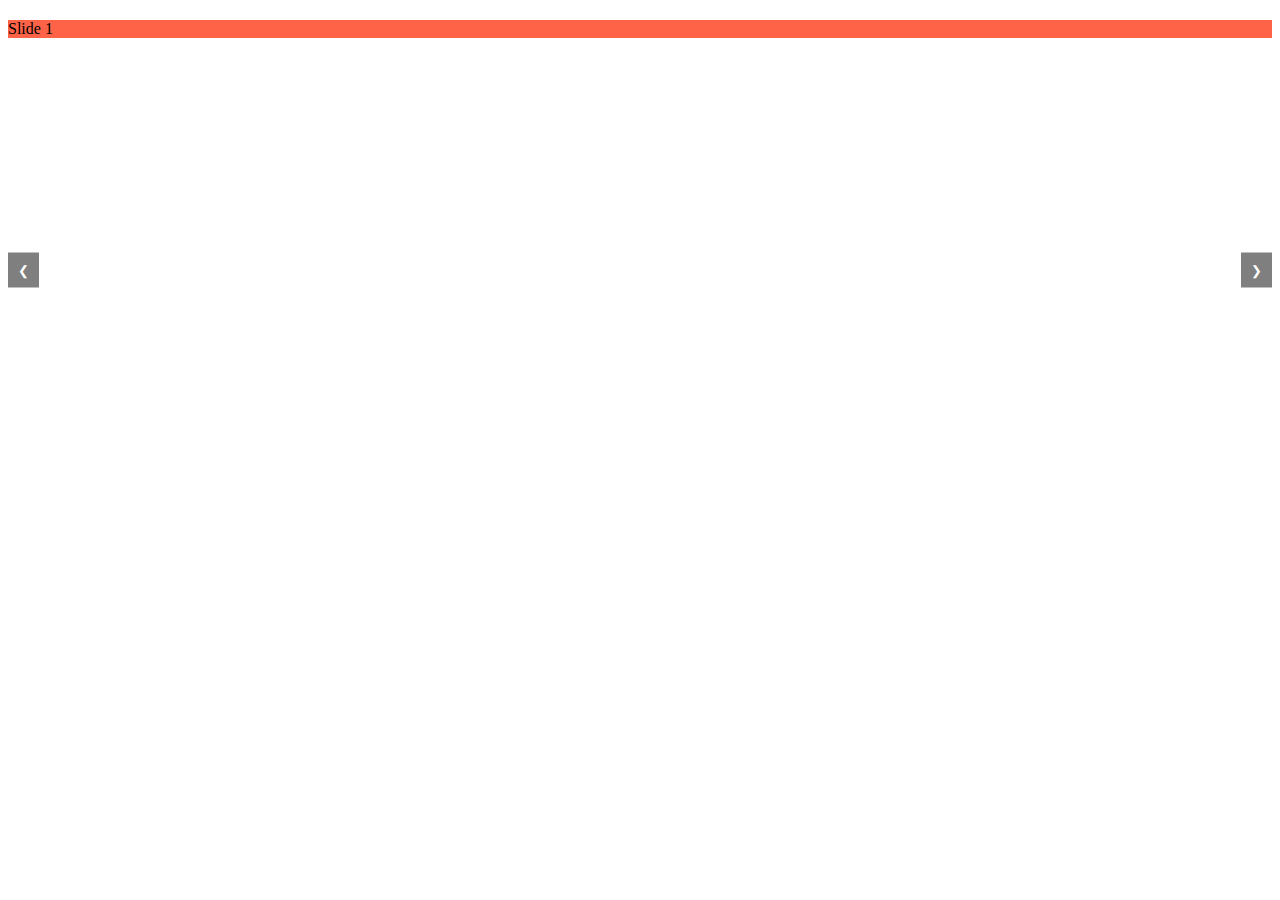
==== test.html @ 4052e34e "testing" ====
<!DOCTYPE html>
<html lang="en">
<head>
<meta charset="UTF-8">
<meta name="viewport" content="width=device-width, initial-scale=1.0">
<title>Carousel Slider</title>
<style>
  /* Basic styles for the slider container */
  .slider-container {
    width: 100%;
    height: 500px;
    overflow: hidden;
    position: relative;
    margin: 20px auto;
  }

  /* Styles for the slider */
  .slider {
    display: flex;
    transition: transform 0.5s ease;
  }

  /* Styles for the individual slides */
  .slide {
    flex: 0 0 100%; /* Each slide takes up full width */
    max-width: 100%;
  }

  /* Navigation styles */
  .prev, .next {
    cursor: pointer;
    position: absolute;
    top: 50%;
    transform: translateY(-50%);
    padding: 10px;
    background-color: rgba(0, 0, 0, 0.5);
    color: #fff;
    border: none;
    z-index: 1;
  }

  .prev {
    left: 0;
  }

  .next {
    right: 0;
  }
</style>
</head>
<body>

<div class="slider-container">
  <button class="prev" onclick="prevSlide()">❮</button>
  <div class="slider">
    <div class="slide" style="background-color: #ff6347;">Slide 1</div>
    <div class="slide" style="background-color: #4682b4;">Slide 2</div>
    <div class="slide" style="background-color: #32cd32;">Slide 3</div>
    <div class="slide" style="background-color: #8a2be2;">Slide 4</div>
  </div>
  <button class="next" onclick="nextSlide()">❯</button>
</div>

<script>
  let currentIndex = 0;
  const slides = document.querySelectorAll('.slide');

  function showSlide(index) {
    // Looping logic to create a carousel effect
    if (index < 0) {
      currentIndex = slides.length - 1;
    } else if (index >= slides.length) {
      currentIndex = 0;
    } else {
      currentIndex = index;
    }

    const offset = -100 * currentIndex;
    document.querySelector('.slider').style.transform = `translateX(${offset}%)`;
  }

  function prevSlide() {
    showSlide(currentIndex - 1);
  }

  function nextSlide() {
    showSlide(currentIndex + 1);
  }

  // Automatic sliding
  setInterval(nextSlide, 3000);
</script>

</body>
</html>
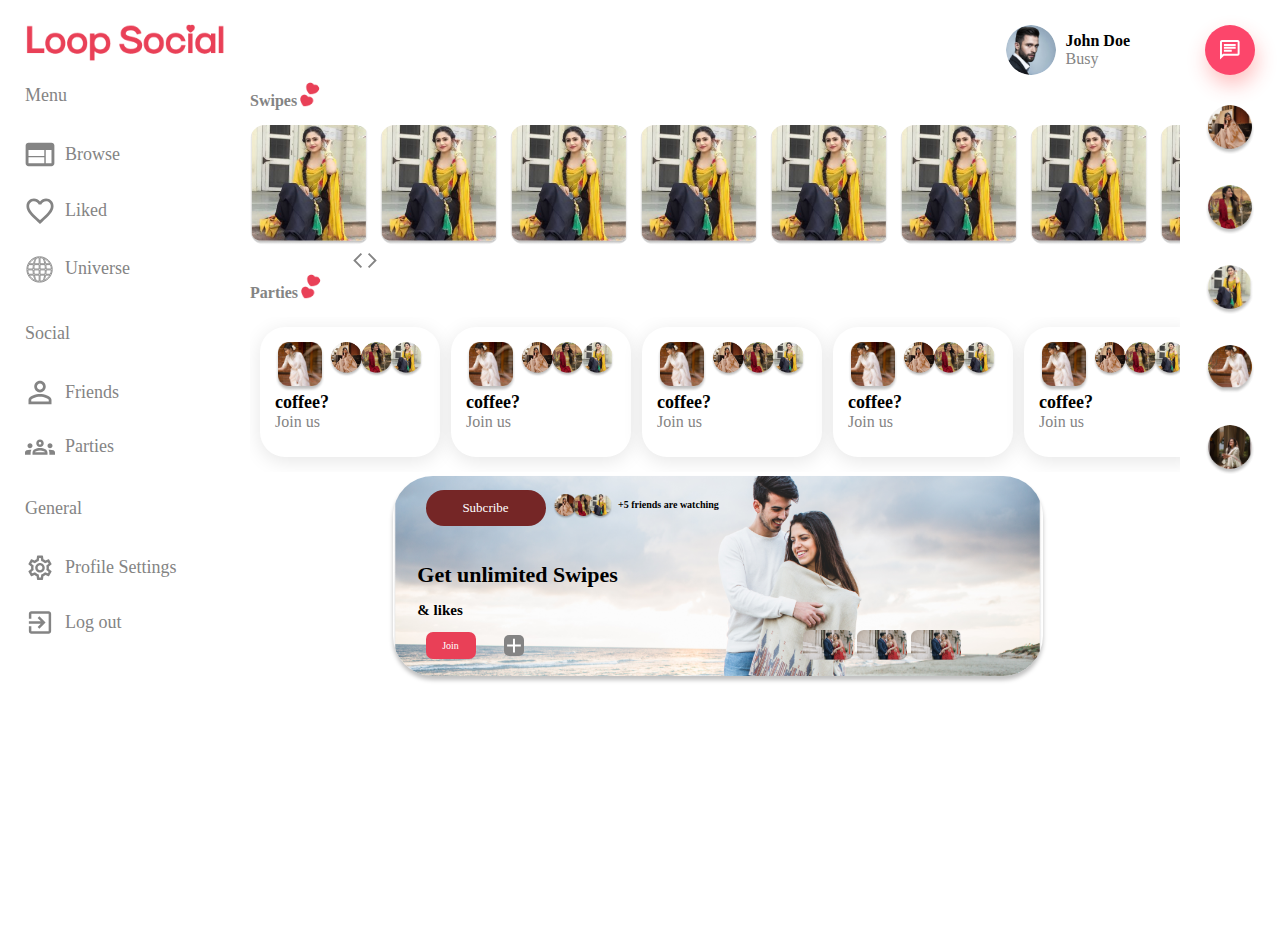
==== commit 1245d18c: "updated" ====
--- a/test.html
+++ b/test.html
@@ -1,95 +1,204 @@
 <!DOCTYPE html>
 <html lang="en">
+
 <head>
-<meta charset="UTF-8">
-<meta name="viewport" content="width=device-width, initial-scale=1.0">
-<title>Carousel Slider</title>
-<style>
-  /* Basic styles for the slider container */
-  .slider-container {
-    width: 100%;
-    height: 500px;
-    overflow: hidden;
-    position: relative;
-    margin: 20px auto;
-  }
-
-  /* Styles for the slider */
-  .slider {
-    display: flex;
-    transition: transform 0.5s ease;
-  }
-
-  /* Styles for the individual slides */
-  .slide {
-    flex: 0 0 100%; /* Each slide takes up full width */
-    max-width: 100%;
-  }
-
-  /* Navigation styles */
-  .prev, .next {
-    cursor: pointer;
-    position: absolute;
-    top: 50%;
-    transform: translateY(-50%);
-    padding: 10px;
-    background-color: rgba(0, 0, 0, 0.5);
-    color: #fff;
-    border: none;
-    z-index: 1;
-  }
-
-  .prev {
-    left: 0;
-  }
-
-  .next {
-    right: 0;
-  }
-</style>
+    <meta charset="UTF-8">
+    <meta name="viewport" content="width=device-width, initial-scale=1.0">
+    <link rel="stylesheet" href="css/home.css">
+    <style>
+        body{
+            width: 100vw;
+            height: 100vh;
+            padding: 0;
+            margin: 0;
+            overflow: hidden;
+        }
+        main {
+            display: grid;
+            grid-template-columns: 250px 1fr 100px;
+            height: 100%;
+        }
+
+        section {
+            display: grid;
+            grid-template-rows: 80px 1fr;
+        }
+    </style>
 </head>
+
 <body>
-
-<div class="slider-container">
-  <button class="prev" onclick="prevSlide()">❮</button>
-  <div class="slider">
-    <div class="slide" style="background-color: #ff6347;">Slide 1</div>
-    <div class="slide" style="background-color: #4682b4;">Slide 2</div>
-    <div class="slide" style="background-color: #32cd32;">Slide 3</div>
-    <div class="slide" style="background-color: #8a2be2;">Slide 4</div>
-  </div>
-  <button class="next" onclick="nextSlide()">❯</button>
-</div>
-
-<script>
-  let currentIndex = 0;
-  const slides = document.querySelectorAll('.slide');
-
-  function showSlide(index) {
-    // Looping logic to create a carousel effect
-    if (index < 0) {
-      currentIndex = slides.length - 1;
-    } else if (index >= slides.length) {
-      currentIndex = 0;
-    } else {
-      currentIndex = index;
-    }
-
-    const offset = -100 * currentIndex;
-    document.querySelector('.slider').style.transform = `translateX(${offset}%)`;
-  }
-
-  function prevSlide() {
-    showSlide(currentIndex - 1);
-  }
-
-  function nextSlide() {
-    showSlide(currentIndex + 1);
-  }
-
-  // Automatic sliding
-  setInterval(nextSlide, 3000);
-</script>
-
+    <main>
+        <aside>
+            <div class="innernavbar">
+                <img class="logo" src="../media/logo.png" alt="">
+
+                <div class="navbaroptions">
+
+                    <p class="menutext">Menu</p>
+
+                    <br>
+                    <br>
+
+                    <div class="option">
+                        <svg width="30" height="25" viewBox="0 0 34 29" xmlns="http://www.w3.org/2000/svg">
+                            <path
+                                d="M30.334 0.802734L3.66732 0.802734C1.83398 0.802734 0.350651 2.33344 0.350651 4.20429L0.333984 24.6136C0.333984 26.4845 1.83398 28.0152 3.66732 28.0152L30.334 28.0152C32.1673 28.0152 33.6673 26.4845 33.6673 24.6136L33.6673 4.20429C33.6673 2.33344 32.1673 0.802734 30.334 0.802734ZM22.0007 24.6136L3.66732 24.6136L3.66732 17.8105L22.0007 17.8105V24.6136ZM22.0007 16.1098L3.66732 16.1098L3.66732 9.30663L22.0007 9.30663L22.0007 16.1098ZM30.334 24.6136H23.6673L23.6673 9.30663L30.334 9.30663L30.334 24.6136Z"
+                                fill="#848484" />
+                        </svg>
+
+                        <p>Browse</p>
+                    </div>
+
+                    <div class="option">
+                        <svg width="30" height="26" viewBox="0 0 34 32" xmlns="http://www.w3.org/2000/svg">
+                            <path
+                                d="M24.5007 0.738281C21.6007 0.738281 18.8173 2.11591 17.0007 4.29291C15.184 2.11591 12.4007 0.738281 9.50065 0.738281C4.36732 0.738281 0.333984 4.85417 0.333984 10.0926C0.333984 16.5215 6.00065 21.7599 14.584 29.7196L17.0007 31.9476L19.4173 29.7026C28.0007 21.7599 33.6673 16.5215 33.6673 10.0926C33.6673 4.85417 29.634 0.738281 24.5007 0.738281ZM17.1673 27.1854L17.0007 27.3555L16.834 27.1854C8.90065 19.855 3.66732 15.0078 3.66732 10.0926C3.66732 6.69101 6.16732 4.13984 9.50065 4.13984C12.0673 4.13984 14.5673 5.82361 15.4507 8.15368H18.5673C19.434 5.82361 21.934 4.13984 24.5007 4.13984C27.834 4.13984 30.334 6.69101 30.334 10.0926C30.334 15.0078 25.1007 19.855 17.1673 27.1854Z"
+                                fill="#848484" />
+                        </svg>
+
+                        <p>Liked</p>
+                    </div>
+
+                    <div class="option">
+                        <svg width="30px" height="28px" viewBox="0 0 32 32" xmlns="http://www.w3.org/2000/svg">
+                            <path
+                                d="M15.5 2c-8.008 0-14.5 6.492-14.5 14.5s6.492 14.5 14.5 14.5 14.5-6.492 14.5-14.5-6.492-14.5-14.5-14.5zM10.752 3.854c-0.714 1.289-1.559 3.295-2.113 6.131h-4.983c1.551-2.799 4.062-4.993 7.096-6.131zM3.154 10.987h5.316c-0.234 1.468-0.391 3.128-0.415 5.012h-6.060c0.067-1.781 0.468-3.474 1.159-5.012zM1.988 17.001h6.072c0.023 1.893 0.188 3.541 0.422 5.012h-5.29c-0.694-1.543-1.138-3.224-1.204-5.012zM3.67 23.015h4.977c0.559 2.864 1.416 4.867 2.134 6.142-3.046-1.134-5.557-3.336-7.111-6.142zM15.062 30.009c-1.052-0.033-2.067-0.199-3.045-0.46-0.755-1.236-1.736-3.363-2.356-6.534h5.401v6.994zM15.062 22.013h-5.578c-0.234-1.469-0.396-3.119-0.421-5.012h5.998v5.012zM15.062 15.999h-6.004c0.025-1.886 0.183-3.543 0.417-5.012h5.587v5.012zM15.062 9.985h-5.422c0.615-3.148 1.591-5.266 2.344-6.525 0.987-0.266 2.015-0.435 3.078-0.47v6.995zM29.003 15.999h-5.933c-0.025-1.884-0.182-3.544-0.416-5.012h5.172c0.693 1.541 1.108 3.23 1.177 5.012zM27.322 9.985h-4.837c-0.549-2.806-1.382-4.8-2.091-6.090 2.967 1.154 5.402 3.335 6.928 6.090zM16.063 2.989c1.067 0.047 2.102 0.216 3.092 0.493 0.751 1.263 1.72 3.372 2.331 6.503h-5.423v-6.996zM16.063 10.987h5.587c0.234 1.469 0.392 3.126 0.417 5.012h-6.004v-5.012zM16.063 17.001h5.998c-0.023 1.893-0.187 3.543-0.421 5.012h-5.577v-5.012zM16.063 29.991v-6.977h5.402c-0.617 3.152-1.591 5.271-2.343 6.512-0.978 0.272-2.005 0.418-3.059 0.465zM20.367 29.114c0.714-1.276 1.56-3.266 2.112-6.1h4.835c-1.522 2.766-3.967 4.95-6.947 6.1zM27.795 22.013h-5.152c0.234-1.471 0.398-3.119 0.423-5.012h5.927c-0.067 1.787-0.508 3.468-1.198 5.012z"
+                                fill="none" stroke="#848484" stroke-width="1"></path>
+                        </svg>
+
+
+                        <p>Universe</p>
+                    </div>
+
+                    <p class="socialtext">Social</p>
+
+                    <br>
+                    <br>
+
+                    <div class="option">
+                        <svg width="30" height="25" viewBox="0 0 28 29" xmlns="http://www.w3.org/2000/svg">
+                            <path
+                                d="M13.9993 4.0889C15.9327 4.0889 17.4993 5.68764 17.4993 7.66054C17.4993 9.63344 15.9327 11.2322 13.9993 11.2322C12.066 11.2322 10.4993 9.63344 10.4993 7.66054C10.4993 5.68764 12.066 4.0889 13.9993 4.0889ZM13.9993 19.3959C18.9493 19.3959 24.166 21.8791 24.166 22.9676V24.8384L3.83268 24.8384L3.83268 22.9676C3.83268 21.8791 9.04935 19.3959 13.9993 19.3959ZM13.9993 0.857422C10.316 0.857422 7.33268 3.90182 7.33268 7.66054C7.33268 11.4193 10.316 14.4637 13.9993 14.4637C17.6827 14.4637 20.666 11.4193 20.666 7.66054C20.666 3.90182 17.6827 0.857422 13.9993 0.857422ZM13.9993 16.1644C9.54935 16.1644 0.666016 18.4435 0.666016 22.9676L0.666016 28.0699L27.3327 28.0699V22.9676C27.3327 18.4435 18.4493 16.1644 13.9993 16.1644Z"
+                                fill="#848484" />
+                        </svg>
+
+                        <p>Friends</p>
+                    </div>
+
+                    <div class="option">
+                        <svg width="30" height="22" viewBox="0 0 40 22" xmlns="http://www.w3.org/2000/svg">
+                            <path
+                                d="M6.66667 12.8019C8.5 12.8019 10 11.2712 10 9.40038C10 7.52953 8.5 5.99882 6.66667 5.99882C4.83333 5.99882 3.33333 7.52953 3.33333 9.40038C3.33333 11.2712 4.83333 12.8019 6.66667 12.8019ZM8.55 14.6728C7.93333 14.5708 7.31667 14.5027 6.66667 14.5027C5.01667 14.5027 3.45 14.8599 2.03333 15.4892C0.8 16.0334 0 17.258 0 18.6356L0 21.3058H7.5L7.5 18.5676C7.5 17.1559 7.88333 15.8293 8.55 14.6728ZM33.3333 12.8019C35.1667 12.8019 36.6667 11.2712 36.6667 9.40038C36.6667 7.52953 35.1667 5.99882 33.3333 5.99882C31.5 5.99882 30 7.52953 30 9.40038C30 11.2712 31.5 12.8019 33.3333 12.8019ZM40 18.6356C40 17.258 39.2 16.0334 37.9667 15.4892C36.55 14.8599 34.9833 14.5027 33.3333 14.5027C32.6833 14.5027 32.0667 14.5708 31.45 14.6728C32.1167 15.8293 32.5 17.1559 32.5 18.5676V21.3058L40 21.3058V18.6356ZM27.0667 13.9074C25.1167 13.023 22.7167 12.3767 20 12.3767C17.2833 12.3767 14.8833 13.0401 12.9333 13.9074C11.1333 14.7238 10 16.5607 10 18.5676V21.3058L30 21.3058V18.5676C30 16.5607 28.8667 14.7238 27.0667 13.9074ZM13.45 17.9043C13.6 17.5131 13.6667 17.241 14.9667 16.7307C16.5833 16.0844 18.2833 15.7783 20 15.7783C21.7167 15.7783 23.4167 16.0844 25.0333 16.7307C26.3167 17.241 26.3833 17.5131 26.55 17.9043H13.45ZM20 4.29804C20.9167 4.29804 21.6667 5.06339 21.6667 5.99882C21.6667 6.93425 20.9167 7.6996 20 7.6996C19.0833 7.6996 18.3333 6.93425 18.3333 5.99882C18.3333 5.06339 19.0833 4.29804 20 4.29804ZM20 0.896484C17.2333 0.896484 15 3.17553 15 5.99882C15 8.82212 17.2333 11.1012 20 11.1012C22.7667 11.1012 25 8.82212 25 5.99882C25 3.17553 22.7667 0.896484 20 0.896484Z"
+                                fill="#848484" />
+                        </svg>
+
+                        <p>Parties</p>
+                    </div>
+
+                    <p class="generaltext">General</p>
+
+                    <br>
+                    <br>
+
+                    <div class="option">
+                        <svg width="30" height="25" viewBox="0 0 34 35" xmlns="http://www.w3.org/2000/svg">
+                            <path
+                                d="M29.384 19.5164C29.4507 18.9721 29.5007 18.4279 29.5007 17.8496C29.5007 17.2713 29.4507 16.7271 29.384 16.1828L32.9007 13.3765C33.2174 13.1214 33.3007 12.6622 33.1007 12.288L29.7674 6.40335C29.6174 6.13122 29.334 5.97815 29.034 5.97815C28.934 5.97815 28.834 5.99516 28.7507 6.02918L24.6007 7.72995C23.734 7.04964 22.8007 6.48839 21.784 6.06319L21.1507 1.55612C21.1007 1.14794 20.7507 0.841797 20.334 0.841797L13.6674 0.841797C13.2507 0.841797 12.9007 1.14794 12.8507 1.55612L12.2174 6.06319C11.2007 6.48839 10.2674 7.06665 9.40071 7.72995L5.25071 6.02918C5.15071 5.99516 5.05071 5.97815 4.95071 5.97815C4.66738 5.97815 4.38404 6.13122 4.23404 6.40335L0.900709 12.288C0.684042 12.6622 0.784042 13.1214 1.10071 13.3765L4.61738 16.1828C4.55071 16.7271 4.50071 17.2883 4.50071 17.8496C4.50071 18.4109 4.55071 18.9721 4.61738 19.5164L1.10071 22.3226C0.784042 22.5778 0.700709 23.037 0.900709 23.4111L4.23404 29.2958C4.38404 29.568 4.66738 29.721 4.96738 29.721C5.06738 29.721 5.16738 29.704 5.25071 29.67L9.40071 27.9692C10.2674 28.6495 11.2007 29.2108 12.2174 29.636L12.8507 34.1431C12.9007 34.5512 13.2507 34.8574 13.6674 34.8574H20.334C20.7507 34.8574 21.1007 34.5512 21.1507 34.1431L21.784 29.636C22.8007 29.2108 23.734 28.6325 24.6007 27.9692L28.7507 29.67C28.8507 29.704 28.9507 29.721 29.0507 29.721C29.334 29.721 29.6174 29.568 29.7674 29.2958L33.1007 23.4111C33.3007 23.037 33.2174 22.5778 32.9007 22.3226L29.384 19.5164ZM26.084 16.608C26.1507 17.1353 26.1674 17.4924 26.1674 17.8496C26.1674 18.2068 26.134 18.5809 26.084 19.0912L25.8507 21.013L27.334 22.2036L29.134 23.6322L27.9674 25.6902L25.8507 24.8228L24.1174 24.1085L22.6174 25.265C21.9007 25.8092 21.2174 26.2174 20.534 26.5066L18.7674 27.2379L18.5007 29.1598L18.1674 31.4558H15.834L15.5174 29.1598L15.2507 27.2379L13.484 26.5066C12.7674 26.2004 12.1007 25.8092 11.434 25.299L9.91738 24.1085L8.15071 24.8398L6.03404 25.7072L4.86738 23.6493L6.66738 22.2206L8.15071 21.0301L7.91738 19.1082C7.86738 18.5809 7.83404 18.1897 7.83404 17.8496C7.83404 17.5094 7.86738 17.1183 7.91738 16.608L8.15071 14.6861L6.66738 13.4956L4.86738 12.0669L6.03404 10.009L8.15071 10.8764L9.88404 11.5907L11.384 10.4342C12.1007 9.88994 12.784 9.48176 13.4674 9.19262L15.234 8.46129L15.5007 6.53941L15.834 4.24336L18.1507 4.24336L18.4674 6.53941L18.734 8.46129L20.5007 9.19262C21.2174 9.49877 21.884 9.88994 22.5507 10.4002L24.0674 11.5907L25.834 10.8594L27.9507 9.99199L29.1174 12.0499L27.334 13.4956L25.8507 14.6861L26.084 16.608ZM17.0007 11.0465C13.3174 11.0465 10.334 14.0909 10.334 17.8496C10.334 21.6083 13.3174 24.6527 17.0007 24.6527C20.684 24.6527 23.6674 21.6083 23.6674 17.8496C23.6674 14.0909 20.684 11.0465 17.0007 11.0465ZM17.0007 21.2512C15.1674 21.2512 13.6674 19.7205 13.6674 17.8496C13.6674 15.9787 15.1674 14.448 17.0007 14.448C18.834 14.448 20.334 15.9787 20.334 17.8496C20.334 19.7205 18.834 21.2512 17.0007 21.2512Z"
+                                fill="#848484" />
+                        </svg>
+
+                        <p>Profile Settings</p>
+                    </div>
+
+                    <div class="option">
+                        <svg width="30" height="23" viewBox="0 0 30 31" xmlns="http://www.w3.org/2000/svg">
+                            <path
+                                d="M11.8167 21.5906L14.1667 23.9887L22.5 15.4848L14.1667 6.98085L11.8167 9.37895L16.1167 13.784L0 13.784L0 17.1855L16.1167 17.1855L11.8167 21.5906ZM26.6667 0.177734L3.33333 0.177734C1.48333 0.177734 0 1.70844 0 3.57929L0 10.3824H3.33333L3.33333 3.57929L26.6667 3.57929L26.6667 27.3902L3.33333 27.3902L3.33333 20.5871H0L0 27.3902C0 29.2611 1.48333 30.7918 3.33333 30.7918L26.6667 30.7918C28.5 30.7918 30 29.2611 30 27.3902L30 3.57929C30 1.70844 28.5 0.177734 26.6667 0.177734Z"
+                                fill="#848484" />
+                        </svg>
+
+                        <p>Log out</p>
+                    </div>
+                </div>
+            </div>
+        </aside>
+        <section>
+            <div class="top-navbar">
+                <div class="userdetails">
+                </div>
+            </div>
+            <div class="main-element">
+                <div class="swipe-text">
+                    <p>Swipes</p>
+                    <img src="../media/swipeheart.png" alt="">
+                </div>
+                <div class="swipes">
+                </div>
+                <div class="arrows">
+                    <div class="left-arrow" id="left-arrow">
+                        <svg width="15" height="15" viewBox="0 0 12 19" fill="none" xmlns="http://www.w3.org/2000/svg">
+                            <path d="M11.7804 1.70895L10.0746 0.0126953L0.59668 9.50019L10.0842 18.9877L11.7804 17.2914L3.98918 9.50019L11.7804 1.70895Z" fill="#848484"/>
+                        </svg>
+                    </div>
+                    <div class="right-arrow" id="right-arrow">
+                        <svg width="15" height="15" viewBox="0 0 12 19" fill="none" xmlns="http://www.w3.org/2000/svg">
+                            <path d="M0.21957 17.2911L1.9254 18.9873L11.4033 9.49981L1.91582 0.012307L0.219569 1.70856L8.01082 9.49981L0.21957 17.2911Z" fill="#848484"/>
+                        </svg>
+                    </div>
+                </div>
+                <div class="parties-text">
+                    <p>Parties</p>
+                    <img src="../media/swipeheart.png" alt="">
+                </div>
+                <div class="parties">
+                </div>
+    
+                <div class="admain-element">
+                    <div class="addsection">
+                        <div class="subcribe">Subcribe</div>
+                        <div class="Detail" style="width: 270px; position: relative;top:50px">
+                            <div class="GetUnlimitedSwipes" style="left: 9%; top: 0px; position: absolute; color: black; font-size: 22px; font-family: Roboto; font-weight: 700; word-wrap: break-word">Get unlimited Swipes </div>
+                            <div class="Likes" style="left: 9%; top: 40px; position: absolute; color: black; font-size: 15px; font-family: Roboto; font-weight: 700; word-wrap: break-word">& likes</div>
+                          </div>
+                          <div class="joinbutton">Join</div>
+                          <div class="addsvg">
+                            <svg width="15" height="15" viewBox="0 0 24 24" fill="none" xmlns="http://www.w3.org/2000/svg">
+                                <path d="M23.7617 13.7383H13.6367V23.8633H10.2617V13.7383H0.136719V10.3633H10.2617V0.238281H13.6367V10.3633H23.7617V13.7383Z" fill="white"/>
+                                </svg>
+                          </div>
+                          <div class="addnextpic">
+                            <img src="../media/daredevilfangirl___BrObhz1HzmI___ (1).png" alt="">
+                            <img src="../media/daredevilfangirl___BrObhz1HzmI___ (1).png" alt="">
+                            <img src="../media/daredevilfangirl___BrObhz1HzmI___ (1).png" alt="">
+                          </div>
+    
+                          <div class="imgstack">
+                            <img src="../media/smi1.png" alt="">
+                            <img src="../media/smi2.png" alt="">
+                            <img src="../media/smi3.png" alt="">
+                          </div>
+    
+                          <p>+5 friends are watching</p>
+                    </div>
+                </div>
+            </div>
+        </section>
+        <aside id="messagenavbar-aside">
+            <div class="messagebar">
+                <div class="message-inner">
+                    <div class="message-toggle">
+                        <svg width="20" height="20" viewBox="0 0 34 34" fill="none" xmlns="http://www.w3.org/2000/svg">
+                            <path
+                                d="M3.33333 3.33333H30V23.3333H5.28333L3.33333 25.2833V3.33333ZM3.33333 0C1.5 0 0.0166667 1.5 0.0166667 3.33333L0 33.3333L6.66667 26.6667H30C31.8333 26.6667 33.3333 25.1667 33.3333 23.3333V3.33333C33.3333 1.5 31.8333 0 30 0H3.33333ZM6.66667 16.6667H20V20H6.66667V16.6667ZM6.66667 11.6667H26.6667V15H6.66667V11.6667ZM6.66667 6.66667H26.6667V10H6.66667V6.66667Z"
+                                fill="white" />
+                        </svg>
+                    </div>
+                </div>
+            </div>
+        </aside>
+    </main>
+
+    <script src="js/homepage.js"></script>
 </body>
-</html>
+
+</html>--- a/css/home.css
+++ b/css/home.css
@@ -0,0 +1,430 @@
+* {
+    margin: 0;
+    padding: 0;
+    box-sizing: border-box;
+}
+
+body {
+    overflow-x: hidden;
+    background-color: white;
+}
+
+img {
+    -webkit-user-select: none;
+    -moz-user-select: none;
+    -ms-user-select: none;
+    user-select: none;
+    pointer-events: none;
+}
+
+a {
+    text-decoration: none;
+}
+
+.sidenavbar {
+    width: 210px;
+}
+
+.innernavbar {
+    padding: 5% 10% 0%;
+}
+
+.option {
+    display: flex;
+    flex-direction: row;
+    gap: 10px;
+    align-items: center;
+    margin-bottom: 31px;
+    cursor: pointer;
+}
+
+.option p {
+    font-family: "Roboto";
+    font-size: 18px;
+    color: #848484;
+    font-weight: normal;
+}
+
+.logo {
+    width: 200px;
+    height: 48px;
+    cursor: pointer;
+}
+
+.menutext {
+    margin-top: 20px;
+    font-family: "Roboto";
+    font-size: 18px;
+    color: #848484;
+}
+
+#option1 {
+    width: 40px;
+    height: 40px;
+}
+
+.socialtext {
+    margin-top: 40px;
+    font-family: "Roboto";
+    font-size: 18px;
+    color: #848484;
+}
+
+.generaltext {
+    margin-top: 40px;
+    font-family: "Roboto";
+    font-size: 18px;
+    color: #848484;
+}
+
+.option:hover p {
+    font-weight: bold;
+    color: #EB3223;
+}
+
+.option:hover svg path {
+    fill: #EB3223;
+}
+
+.option:hover svg path {
+    stroke: #EB3223;
+}
+
+.messagebar {
+    width: 100px;
+    height: 100%;
+    display: flex;
+    justify-content: center;
+    position: absolute;
+    top: 25px;
+    right: 0;
+    background-color: white;
+    z-index: 3;
+}
+
+.message-toggle {
+    width: 50px;
+    height: 50px;
+    background-color: #FC466B;
+    border-radius: 25px;
+    box-shadow: 2px 10px 20px rgba(255, 49.94, 49.94, 0.30);
+    display: flex;
+    justify-content: center;
+    align-items: center;
+    margin-bottom: 30px;
+}
+
+.messageprofile {
+    width: 50px;
+    height: 50px;
+    border-radius: 25px;
+    margin-bottom: 30px;
+    background-size: cover;
+}
+
+.userdetails {
+    display: flex;
+    flex-direction: row;
+    position: absolute;
+    top: 25px;
+    right: 150px;
+    gap: 10px;
+    align-items: center;
+}
+
+.userprofile {
+    width: 50px;
+    height: 50px;
+    border-radius: 25px;
+    background-size: cover;
+}
+
+.username {
+    font-family: "Roboto";
+    color: #000000;
+    font-size: medium;
+    font-weight: bold;
+}
+
+.userstatus {
+    font-family: "Roboto";
+    color: #848484;
+    font-size: medium;
+}
+
+.mainelement-div {
+    position: absolute;
+    top: 70px;
+    left: 240px;
+    z-index: -1;
+}
+
+.swipe-text {
+    display: flex;
+    flex-direction: row;
+    align-items: end;
+}
+
+.swipe-text p {
+    font-family: "Roboto";
+    color: #848484;
+    font-size: medium;
+    font-weight: bold;
+}
+
+.swipe-text img {
+    width: 25px;
+    height: 30px;
+}
+
+.swipes {
+    width: 80%;
+    overflow: hidden;
+    white-space: nowrap;
+    -webkit-overflow-scrolling: touch;
+    display: inline-block;
+}
+
+.swipe {
+    display: inline-block;
+    width: 120px;
+    height: 120px;
+    margin-right: 10px;
+    border-radius: 15px;
+    background-size: cover;
+    background-position: center;
+    margin-top: 15px;
+}
+
+
+.parties-text {
+    display: flex;
+    flex-direction: row;
+    align-items: end;
+}
+
+.parties-text p {
+    font-family: "Roboto";
+    color: #848484;
+    font-size: medium;
+    font-weight: bold;
+}
+
+.parties-text img {
+    width: 25px;
+    height: 30px;
+}
+
+.parties {
+    width: 80%;
+    overflow: hidden;
+    white-space: nowrap;
+    -webkit-overflow-scrolling: touch;
+    display: inline-block;
+    margin-top: 15px;
+}
+
+.party {
+    display: inline-block;
+    width: 180px; 
+    height: 130px; 
+    left: 10px; 
+    top: 10px; 
+    position:relative; 
+    background: white; 
+    box-shadow: 0px 4px 20px rgba(0, 0, 0, 0.10);
+    border-radius: 25px;
+    margin-bottom: 2%;
+    margin-right: 11px;
+}
+
+.party-elements {
+    display: flex;
+    flex-direction: row;
+    padding: 15px;
+}
+
+.partydiv1 {
+    display: flex;
+    flex-direction: column;
+    align-items: flex-start;
+}
+
+.partydiv1 img {
+    width: 50px;
+    height: 50px;
+}
+
+.party-maintext {
+    font-family: "Roboto";
+    color: #000000;
+    font-size: large;
+    font-weight: bold;
+}
+
+.partystext {
+    font-family: "Roboto";
+    color: #848484;
+    font-size: medium;
+    font-weight: lighter;
+}
+
+.partydiv2 {
+    position: relative;
+}
+
+.partydiv2 img {
+    position: absolute;
+    width: 35px;
+    height: 35px;
+}
+
+.partydiv2 img:nth-child(1) {
+    top: 0;
+    left: 0;
+    z-index: 1;
+}
+
+.partydiv2 img:nth-child(2) {
+    top: 0;
+    left: 30px;
+    z-index: 2;
+}
+
+.partydiv2 img:nth-child(3) {
+    top: 0;
+    left: 60px;
+    z-index: 3;
+}
+
+.admain-element{
+    display: flex;
+    flex-direction: column;
+    justify-content: center;
+    align-items: center;
+    width: 60%;
+}
+
+.addsection{
+    width: 650px;
+    height: 200px;
+    background-image: url("../media/wp4315395-marvels-daredevil-wallpapers\ 1.png");
+    background-size: cover;
+    background-position: center;
+    box-shadow: 0px 4px 4px rgba(0, 0, 0, 0.25); 
+    border-radius: 40px;
+}
+
+.subcribe{
+    padding: 10px;
+    position: relative;
+    top: 7%;
+    left: 5%;
+    background-color: #752626;
+    color: white;
+    width: 120px;
+    border-radius: 20px;
+    display: flex;
+    align-items: center;
+    justify-content: center;
+    font-family: "Roboto";
+    font-size: small;
+}
+
+.joinbutton{
+    color: white; 
+    display: flex; 
+    align-items: center; 
+    justify-content: center; 
+    width:50px; 
+    height: 27px; 
+    background: #E94057; 
+    border-radius: 7px; 
+    font-family: "Roboto"; 
+    font-size: x-small;
+    position: relative;
+    top: 120px;
+    left: 5%;
+}
+
+.addsvg{
+    position: relative;
+    top: 96px;
+    left: 17%;
+    background-color: #848484;
+    width: 20px;
+    padding: 3px;
+    display: flex;
+    justify-content: center;
+    align-items: center;
+    border-radius: 5px;
+}
+
+.addnextpic{
+    position: relative;
+    top: 70px;
+    left: 63%;
+}
+
+.addnextpic img{
+    width:50px;
+    height: 30px;
+}
+
+.imgstack{
+    position: relative;
+    top: -100px;
+    left: 160px;
+}
+
+.imgstack img{
+    position: absolute;
+    width: 25px;
+    height: 25px;
+}
+
+.imgstack img:nth-child(1) {
+    top: 0;
+    left: 0;
+    z-index: 1;
+}
+
+.imgstack img:nth-child(2) {
+    top: 0;
+    left: 18px;
+    z-index: 2;
+}
+
+.imgstack img:nth-child(3) {
+    top: 0;
+    left: 35px;
+    z-index: 3;
+}
+
+.admain-element p{
+    font-family: "Roboto";
+    font-size: x-small;
+    font-weight: bold;
+    position: relative;
+    top: -95px;
+    left: 225px;
+}
+
+.arrows{
+    display: flex;
+    flex-direction: row;
+    cursor: pointer;
+    z-index: 2;
+}
+
+#right-arrow,
+#left-arrow{
+    position: relative;
+    left: 100px;
+    cursor: pointer;
+    z-index: 2;
+}
+
+#messagenavbar-aside{
+    background-color: white;
+}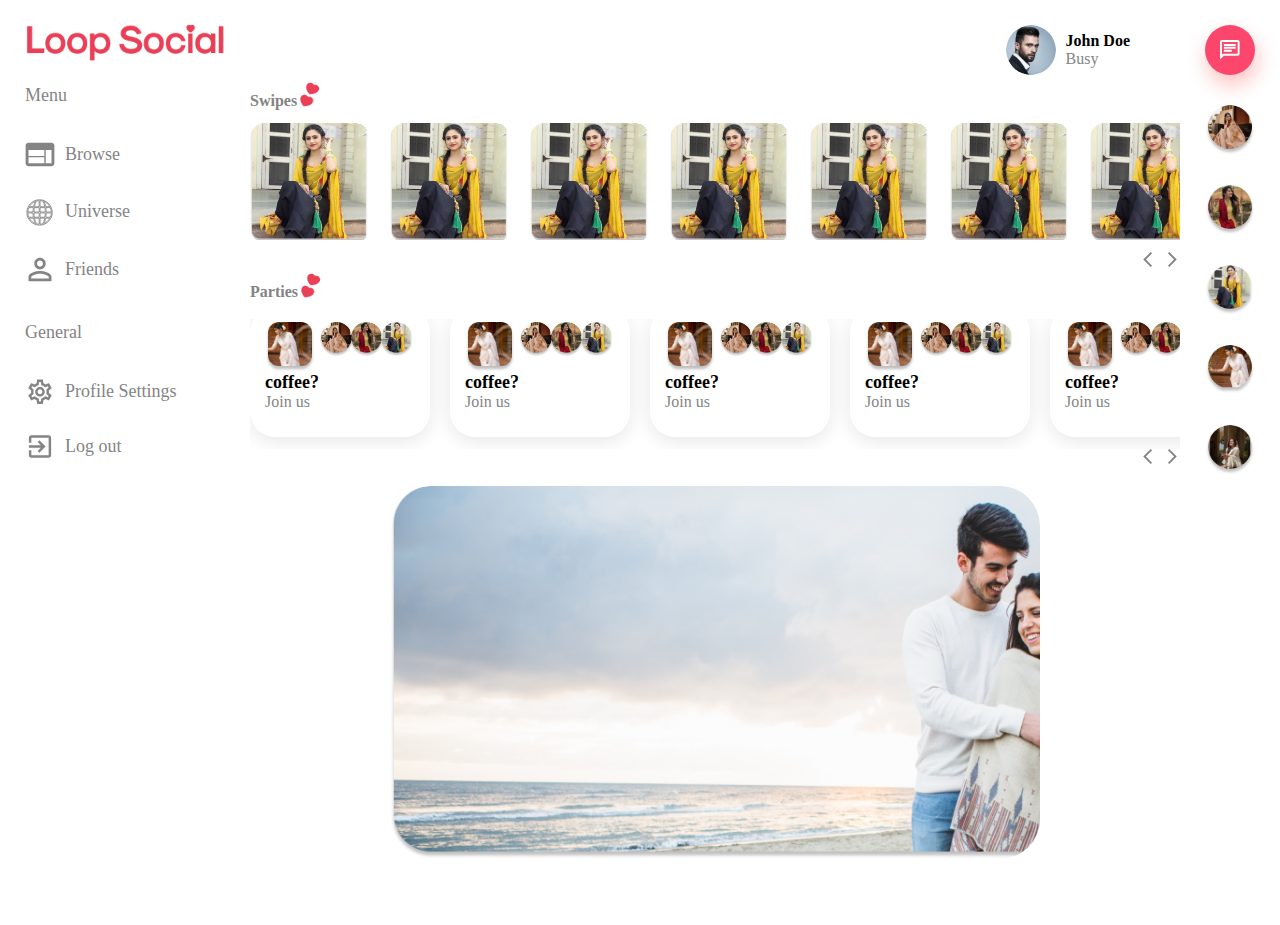
==== commit 3924209d: "Changes maded" ====
--- a/test.html
+++ b/test.html
@@ -5,40 +5,18 @@
     <meta charset="UTF-8">
     <meta name="viewport" content="width=device-width, initial-scale=1.0">
     <link rel="stylesheet" href="css/home.css">
-    <style>
-        body{
-            width: 100vw;
-            height: 100vh;
-            padding: 0;
-            margin: 0;
-            overflow: hidden;
-        }
-        main {
-            display: grid;
-            grid-template-columns: 250px 1fr 100px;
-            height: 100%;
-        }
-
-        section {
-            display: grid;
-            grid-template-rows: 80px 1fr;
-        }
-    </style>
 </head>
 
 <body>
-    <main>
+    <main id="main">
         <aside>
             <div class="innernavbar">
-                <img class="logo" src="../media/logo.png" alt="">
+                <img class="logo" src="media/logo.png" alt="">
 
                 <div class="navbaroptions">
-
                     <p class="menutext">Menu</p>
-
                     <br>
                     <br>
-
                     <div class="option">
                         <svg width="30" height="25" viewBox="0 0 34 29" xmlns="http://www.w3.org/2000/svg">
                             <path
@@ -47,16 +25,6 @@
                         </svg>
 
                         <p>Browse</p>
-                    </div>
-
-                    <div class="option">
-                        <svg width="30" height="26" viewBox="0 0 34 32" xmlns="http://www.w3.org/2000/svg">
-                            <path
-                                d="M24.5007 0.738281C21.6007 0.738281 18.8173 2.11591 17.0007 4.29291C15.184 2.11591 12.4007 0.738281 9.50065 0.738281C4.36732 0.738281 0.333984 4.85417 0.333984 10.0926C0.333984 16.5215 6.00065 21.7599 14.584 29.7196L17.0007 31.9476L19.4173 29.7026C28.0007 21.7599 33.6673 16.5215 33.6673 10.0926C33.6673 4.85417 29.634 0.738281 24.5007 0.738281ZM17.1673 27.1854L17.0007 27.3555L16.834 27.1854C8.90065 19.855 3.66732 15.0078 3.66732 10.0926C3.66732 6.69101 6.16732 4.13984 9.50065 4.13984C12.0673 4.13984 14.5673 5.82361 15.4507 8.15368H18.5673C19.434 5.82361 21.934 4.13984 24.5007 4.13984C27.834 4.13984 30.334 6.69101 30.334 10.0926C30.334 15.0078 25.1007 19.855 17.1673 27.1854Z"
-                                fill="#848484" />
-                        </svg>
-
-                        <p>Liked</p>
                     </div>
 
                     <div class="option">
@@ -69,12 +37,6 @@
 
                         <p>Universe</p>
                     </div>
-
-                    <p class="socialtext">Social</p>
-
-                    <br>
-                    <br>
-
                     <div class="option">
                         <svg width="30" height="25" viewBox="0 0 28 29" xmlns="http://www.w3.org/2000/svg">
                             <path
@@ -84,101 +46,113 @@
 
                         <p>Friends</p>
                     </div>
-
-                    <div class="option">
-                        <svg width="30" height="22" viewBox="0 0 40 22" xmlns="http://www.w3.org/2000/svg">
-                            <path
-                                d="M6.66667 12.8019C8.5 12.8019 10 11.2712 10 9.40038C10 7.52953 8.5 5.99882 6.66667 5.99882C4.83333 5.99882 3.33333 7.52953 3.33333 9.40038C3.33333 11.2712 4.83333 12.8019 6.66667 12.8019ZM8.55 14.6728C7.93333 14.5708 7.31667 14.5027 6.66667 14.5027C5.01667 14.5027 3.45 14.8599 2.03333 15.4892C0.8 16.0334 0 17.258 0 18.6356L0 21.3058H7.5L7.5 18.5676C7.5 17.1559 7.88333 15.8293 8.55 14.6728ZM33.3333 12.8019C35.1667 12.8019 36.6667 11.2712 36.6667 9.40038C36.6667 7.52953 35.1667 5.99882 33.3333 5.99882C31.5 5.99882 30 7.52953 30 9.40038C30 11.2712 31.5 12.8019 33.3333 12.8019ZM40 18.6356C40 17.258 39.2 16.0334 37.9667 15.4892C36.55 14.8599 34.9833 14.5027 33.3333 14.5027C32.6833 14.5027 32.0667 14.5708 31.45 14.6728C32.1167 15.8293 32.5 17.1559 32.5 18.5676V21.3058L40 21.3058V18.6356ZM27.0667 13.9074C25.1167 13.023 22.7167 12.3767 20 12.3767C17.2833 12.3767 14.8833 13.0401 12.9333 13.9074C11.1333 14.7238 10 16.5607 10 18.5676V21.3058L30 21.3058V18.5676C30 16.5607 28.8667 14.7238 27.0667 13.9074ZM13.45 17.9043C13.6 17.5131 13.6667 17.241 14.9667 16.7307C16.5833 16.0844 18.2833 15.7783 20 15.7783C21.7167 15.7783 23.4167 16.0844 25.0333 16.7307C26.3167 17.241 26.3833 17.5131 26.55 17.9043H13.45ZM20 4.29804C20.9167 4.29804 21.6667 5.06339 21.6667 5.99882C21.6667 6.93425 20.9167 7.6996 20 7.6996C19.0833 7.6996 18.3333 6.93425 18.3333 5.99882C18.3333 5.06339 19.0833 4.29804 20 4.29804ZM20 0.896484C17.2333 0.896484 15 3.17553 15 5.99882C15 8.82212 17.2333 11.1012 20 11.1012C22.7667 11.1012 25 8.82212 25 5.99882C25 3.17553 22.7667 0.896484 20 0.896484Z"
-                                fill="#848484" />
-                        </svg>
-
-                        <p>Parties</p>
-                    </div>
-
                     <p class="generaltext">General</p>
-
                     <br>
                     <br>
+                    <div class="option" id="userdetailsoption">
 
+                    </div>
                     <div class="option">
                         <svg width="30" height="25" viewBox="0 0 34 35" xmlns="http://www.w3.org/2000/svg">
                             <path
                                 d="M29.384 19.5164C29.4507 18.9721 29.5007 18.4279 29.5007 17.8496C29.5007 17.2713 29.4507 16.7271 29.384 16.1828L32.9007 13.3765C33.2174 13.1214 33.3007 12.6622 33.1007 12.288L29.7674 6.40335C29.6174 6.13122 29.334 5.97815 29.034 5.97815C28.934 5.97815 28.834 5.99516 28.7507 6.02918L24.6007 7.72995C23.734 7.04964 22.8007 6.48839 21.784 6.06319L21.1507 1.55612C21.1007 1.14794 20.7507 0.841797 20.334 0.841797L13.6674 0.841797C13.2507 0.841797 12.9007 1.14794 12.8507 1.55612L12.2174 6.06319C11.2007 6.48839 10.2674 7.06665 9.40071 7.72995L5.25071 6.02918C5.15071 5.99516 5.05071 5.97815 4.95071 5.97815C4.66738 5.97815 4.38404 6.13122 4.23404 6.40335L0.900709 12.288C0.684042 12.6622 0.784042 13.1214 1.10071 13.3765L4.61738 16.1828C4.55071 16.7271 4.50071 17.2883 4.50071 17.8496C4.50071 18.4109 4.55071 18.9721 4.61738 19.5164L1.10071 22.3226C0.784042 22.5778 0.700709 23.037 0.900709 23.4111L4.23404 29.2958C4.38404 29.568 4.66738 29.721 4.96738 29.721C5.06738 29.721 5.16738 29.704 5.25071 29.67L9.40071 27.9692C10.2674 28.6495 11.2007 29.2108 12.2174 29.636L12.8507 34.1431C12.9007 34.5512 13.2507 34.8574 13.6674 34.8574H20.334C20.7507 34.8574 21.1007 34.5512 21.1507 34.1431L21.784 29.636C22.8007 29.2108 23.734 28.6325 24.6007 27.9692L28.7507 29.67C28.8507 29.704 28.9507 29.721 29.0507 29.721C29.334 29.721 29.6174 29.568 29.7674 29.2958L33.1007 23.4111C33.3007 23.037 33.2174 22.5778 32.9007 22.3226L29.384 19.5164ZM26.084 16.608C26.1507 17.1353 26.1674 17.4924 26.1674 17.8496C26.1674 18.2068 26.134 18.5809 26.084 19.0912L25.8507 21.013L27.334 22.2036L29.134 23.6322L27.9674 25.6902L25.8507 24.8228L24.1174 24.1085L22.6174 25.265C21.9007 25.8092 21.2174 26.2174 20.534 26.5066L18.7674 27.2379L18.5007 29.1598L18.1674 31.4558H15.834L15.5174 29.1598L15.2507 27.2379L13.484 26.5066C12.7674 26.2004 12.1007 25.8092 11.434 25.299L9.91738 24.1085L8.15071 24.8398L6.03404 25.7072L4.86738 23.6493L6.66738 22.2206L8.15071 21.0301L7.91738 19.1082C7.86738 18.5809 7.83404 18.1897 7.83404 17.8496C7.83404 17.5094 7.86738 17.1183 7.91738 16.608L8.15071 14.6861L6.66738 13.4956L4.86738 12.0669L6.03404 10.009L8.15071 10.8764L9.88404 11.5907L11.384 10.4342C12.1007 9.88994 12.784 9.48176 13.4674 9.19262L15.234 8.46129L15.5007 6.53941L15.834 4.24336L18.1507 4.24336L18.4674 6.53941L18.734 8.46129L20.5007 9.19262C21.2174 9.49877 21.884 9.88994 22.5507 10.4002L24.0674 11.5907L25.834 10.8594L27.9507 9.99199L29.1174 12.0499L27.334 13.4956L25.8507 14.6861L26.084 16.608ZM17.0007 11.0465C13.3174 11.0465 10.334 14.0909 10.334 17.8496C10.334 21.6083 13.3174 24.6527 17.0007 24.6527C20.684 24.6527 23.6674 21.6083 23.6674 17.8496C23.6674 14.0909 20.684 11.0465 17.0007 11.0465ZM17.0007 21.2512C15.1674 21.2512 13.6674 19.7205 13.6674 17.8496C13.6674 15.9787 15.1674 14.448 17.0007 14.448C18.834 14.448 20.334 15.9787 20.334 17.8496C20.334 19.7205 18.834 21.2512 17.0007 21.2512Z"
                                 fill="#848484" />
                         </svg>
-
                         <p>Profile Settings</p>
                     </div>
-
                     <div class="option">
                         <svg width="30" height="23" viewBox="0 0 30 31" xmlns="http://www.w3.org/2000/svg">
                             <path
                                 d="M11.8167 21.5906L14.1667 23.9887L22.5 15.4848L14.1667 6.98085L11.8167 9.37895L16.1167 13.784L0 13.784L0 17.1855L16.1167 17.1855L11.8167 21.5906ZM26.6667 0.177734L3.33333 0.177734C1.48333 0.177734 0 1.70844 0 3.57929L0 10.3824H3.33333L3.33333 3.57929L26.6667 3.57929L26.6667 27.3902L3.33333 27.3902L3.33333 20.5871H0L0 27.3902C0 29.2611 1.48333 30.7918 3.33333 30.7918L26.6667 30.7918C28.5 30.7918 30 29.2611 30 27.3902L30 3.57929C30 1.70844 28.5 0.177734 26.6667 0.177734Z"
                                 fill="#848484" />
                         </svg>
-
                         <p>Log out</p>
                     </div>
+
+
                 </div>
             </div>
         </aside>
         <section>
             <div class="top-navbar">
-                <div class="userdetails">
+                <img class="navbarimg" src="media/logo.png" alt="">
+                <svg id="arrowsvg" width="15" height="15" viewBox="0 0 12 19" fill="none" xmlns="http://www.w3.org/2000/svg">
+                    <path
+                        d="M0.21957 17.2911L1.9254 18.9873L11.4033 9.49981L1.91582 0.012307L0.219569 1.70856L8.01082 9.49981L0.21957 17.2911Z"
+                        fill="#848484" />
+                </svg>
+                <div class="userdetails" id="userdetails"></div>
+                <div class="message-togglel">
+                    <svg width="20" height="20" viewBox="0 0 34 34" fill="none" xmlns="http://www.w3.org/2000/svg">
+                        <path
+                            d="M3.33333 3.33333H30V23.3333H5.28333L3.33333 25.2833V3.33333ZM3.33333 0C1.5 0 0.0166667 1.5 0.0166667 3.33333L0 33.3333L6.66667 26.6667H30C31.8333 26.6667 33.3333 25.1667 33.3333 23.3333V3.33333C33.3333 1.5 31.8333 0 30 0H3.33333ZM6.66667 16.6667H20V20H6.66667V16.6667ZM6.66667 11.6667H26.6667V15H6.66667V11.6667ZM6.66667 6.66667H26.6667V10H6.66667V6.66667Z"
+                            fill="white" />
+                    </svg>
                 </div>
             </div>
-            <div class="main-element">
-                <div class="swipe-text">
-                    <p>Swipes</p>
-                    <img src="../media/swipeheart.png" alt="">
+            <div class="main-element" id="main-element">
+                <div id="elements">
+                    <div class="swipe-text">
+                        <p>Swipes</p>
+                        <img src="../media/swipeheart.png" alt="">
+                    </div>
+                    <div id="cCarousel">
+                        <div id="carousel-vp">
+                            <div class="cCarousel-inner" id="cCarousel-inner"></div>
+                        </div>
+
+                        <div class="arrows">
+                            <div class="left-arrow" id="left-arrow">
+                                <svg width="15" height="15" viewBox="0 0 12 19" fill="none"
+                                    xmlns="http://www.w3.org/2000/svg">
+                                    <path
+                                        d="M11.7804 1.70895L10.0746 0.0126953L0.59668 9.50019L10.0842 18.9877L11.7804 17.2914L3.98918 9.50019L11.7804 1.70895Z"
+                                        fill="#000000" />
+                                </svg>
+                            </div>
+                            <div class="right-arrow" id="right-arrow">
+                                <svg width="15" height="15" viewBox="0 0 12 19" fill="none"
+                                    xmlns="http://www.w3.org/2000/svg">
+                                    <path
+                                        d="M0.21957 17.2911L1.9254 18.9873L11.4033 9.49981L1.91582 0.012307L0.219569 1.70856L8.01082 9.49981L0.21957 17.2911Z"
+                                        fill="#000000" />
+                                </svg>
+                            </div>
+                        </div>
+                    </div>
+                    <div class="parties-text">
+                        <p>Parties</p>
+                        <img src="../media/swipeheart.png" alt="">
+                    </div>
+                    <br>
+                    <div class="parties-cCarousel" id="parties-cCarousel">
+                        <div class="parties-carousel-vp" id="parties-carousel-vp">
+                            <div class="parties-cCarousel-inner" id="parties-cCarousel-inner"></div>
+                        </div>
+                        <div class="parties-arrows">
+                            <div class="parties-left-arrow" id="parties-left-arrow">
+                                <svg width="15" height="15" viewBox="0 0 12 19" fill="none"
+                                    xmlns="http://www.w3.org/2000/svg">
+                                    <path
+                                        d="M11.7804 1.70895L10.0746 0.0126953L0.59668 9.50019L10.0842 18.9877L11.7804 17.2914L3.98918 9.50019L11.7804 1.70895Z"
+                                        fill="#000000" />
+                                </svg>
+                            </div>
+                            <div class="parties-right-arrow" id="parties-right-arrow">
+                                <svg width="15" height="15" viewBox="0 0 12 19" fill="none"
+                                    xmlns="http://www.w3.org/2000/svg">
+                                    <path
+                                        d="M0.21957 17.2911L1.9254 18.9873L11.4033 9.49981L1.91582 0.012307L0.219569 1.70856L8.01082 9.49981L0.21957 17.2911Z"
+                                        fill="#000000" />
+                                </svg>
+                            </div>
+                        </div>
+                    </div>
+                    <br>
                 </div>
-                <div class="swipes">
-                </div>
-                <div class="arrows">
-                    <div class="left-arrow" id="left-arrow">
-                        <svg width="15" height="15" viewBox="0 0 12 19" fill="none" xmlns="http://www.w3.org/2000/svg">
-                            <path d="M11.7804 1.70895L10.0746 0.0126953L0.59668 9.50019L10.0842 18.9877L11.7804 17.2914L3.98918 9.50019L11.7804 1.70895Z" fill="#848484"/>
-                        </svg>
-                    </div>
-                    <div class="right-arrow" id="right-arrow">
-                        <svg width="15" height="15" viewBox="0 0 12 19" fill="none" xmlns="http://www.w3.org/2000/svg">
-                            <path d="M0.21957 17.2911L1.9254 18.9873L11.4033 9.49981L1.91582 0.012307L0.219569 1.70856L8.01082 9.49981L0.21957 17.2911Z" fill="#848484"/>
-                        </svg>
-                    </div>
-                </div>
-                <div class="parties-text">
-                    <p>Parties</p>
-                    <img src="../media/swipeheart.png" alt="">
-                </div>
-                <div class="parties">
-                </div>
-    
-                <div class="admain-element">
-                    <div class="addsection">
-                        <div class="subcribe">Subcribe</div>
-                        <div class="Detail" style="width: 270px; position: relative;top:50px">
-                            <div class="GetUnlimitedSwipes" style="left: 9%; top: 0px; position: absolute; color: black; font-size: 22px; font-family: Roboto; font-weight: 700; word-wrap: break-word">Get unlimited Swipes </div>
-                            <div class="Likes" style="left: 9%; top: 40px; position: absolute; color: black; font-size: 15px; font-family: Roboto; font-weight: 700; word-wrap: break-word">& likes</div>
-                          </div>
-                          <div class="joinbutton">Join</div>
-                          <div class="addsvg">
-                            <svg width="15" height="15" viewBox="0 0 24 24" fill="none" xmlns="http://www.w3.org/2000/svg">
-                                <path d="M23.7617 13.7383H13.6367V23.8633H10.2617V13.7383H0.136719V10.3633H10.2617V0.238281H13.6367V10.3633H23.7617V13.7383Z" fill="white"/>
-                                </svg>
-                          </div>
-                          <div class="addnextpic">
-                            <img src="../media/daredevilfangirl___BrObhz1HzmI___ (1).png" alt="">
-                            <img src="../media/daredevilfangirl___BrObhz1HzmI___ (1).png" alt="">
-                            <img src="../media/daredevilfangirl___BrObhz1HzmI___ (1).png" alt="">
-                          </div>
-    
-                          <div class="imgstack">
-                            <img src="../media/smi1.png" alt="">
-                            <img src="../media/smi2.png" alt="">
-                            <img src="../media/smi3.png" alt="">
-                          </div>
-    
-                          <p>+5 friends are watching</p>
+                <div class="addvertise-element" id="addvertise-element">
+                    <div class="addvertise-element-card">
+
                     </div>
                 </div>
             </div>
--- a/css/home.css
+++ b/css/home.css
@@ -7,6 +7,11 @@
 body {
     overflow-x: hidden;
     background-color: white;
+    width: 100vw;
+    height: 100vh;
+    padding: 0;
+    margin: 0;
+    overflow: hidden;
 }
 
 img {
@@ -21,6 +26,18 @@
     text-decoration: none;
 }
 
+main {
+    display: grid;
+    grid-template-columns: 250px 1fr 100px;
+    height: 100%;
+    overflow: hidden;
+}
+
+section {
+    display: grid;
+    grid-template-rows: 80px 1fr;
+}
+
 .sidenavbar {
     width: 210px;
 }
@@ -175,25 +192,6 @@
 .swipe-text img {
     width: 25px;
     height: 30px;
-}
-
-.swipes {
-    width: 80%;
-    overflow: hidden;
-    white-space: nowrap;
-    -webkit-overflow-scrolling: touch;
-    display: inline-block;
-}
-
-.swipe {
-    display: inline-block;
-    width: 120px;
-    height: 120px;
-    margin-right: 10px;
-    border-radius: 15px;
-    background-size: cover;
-    background-position: center;
-    margin-top: 15px;
 }
 
 
@@ -226,12 +224,12 @@
 
 .party {
     display: inline-block;
-    width: 180px; 
-    height: 130px; 
-    left: 10px; 
-    top: 10px; 
-    position:relative; 
-    background: white; 
+    width: 180px;
+    height: 130px;
+    left: 10px;
+    top: 10px;
+    position: relative;
+    background: white;
     box-shadow: 0px 4px 20px rgba(0, 0, 0, 0.10);
     border-radius: 25px;
     margin-bottom: 2%;
@@ -297,7 +295,7 @@
     z-index: 3;
 }
 
-.admain-element{
+.admain-element {
     display: flex;
     flex-direction: column;
     justify-content: center;
@@ -305,17 +303,7 @@
     width: 60%;
 }
 
-.addsection{
-    width: 650px;
-    height: 200px;
-    background-image: url("../media/wp4315395-marvels-daredevil-wallpapers\ 1.png");
-    background-size: cover;
-    background-position: center;
-    box-shadow: 0px 4px 4px rgba(0, 0, 0, 0.25); 
-    border-radius: 40px;
-}
-
-.subcribe{
+.subcribe {
     padding: 10px;
     position: relative;
     top: 7%;
@@ -331,23 +319,23 @@
     font-size: small;
 }
 
-.joinbutton{
-    color: white; 
-    display: flex; 
-    align-items: center; 
-    justify-content: center; 
-    width:50px; 
-    height: 27px; 
-    background: #E94057; 
-    border-radius: 7px; 
-    font-family: "Roboto"; 
+.joinbutton {
+    color: white;
+    display: flex;
+    align-items: center;
+    justify-content: center;
+    width: 50px;
+    height: 27px;
+    background: #E94057;
+    border-radius: 7px;
+    font-family: "Roboto";
     font-size: x-small;
     position: relative;
     top: 120px;
     left: 5%;
 }
 
-.addsvg{
+.addsvg {
     position: relative;
     top: 96px;
     left: 17%;
@@ -360,24 +348,24 @@
     border-radius: 5px;
 }
 
-.addnextpic{
+.addnextpic {
     position: relative;
     top: 70px;
     left: 63%;
 }
 
-.addnextpic img{
-    width:50px;
+.addnextpic img {
+    width: 50px;
     height: 30px;
 }
 
-.imgstack{
+.imgstack {
     position: relative;
     top: -100px;
     left: 160px;
 }
 
-.imgstack img{
+.imgstack img {
     position: absolute;
     width: 25px;
     height: 25px;
@@ -401,7 +389,7 @@
     z-index: 3;
 }
 
-.admain-element p{
+.admain-element p {
     font-family: "Roboto";
     font-size: x-small;
     font-weight: bold;
@@ -410,21 +398,249 @@
     left: 225px;
 }
 
-.arrows{
+#messagenavbar-aside {
+    background-color: white;
+}
+
+#cCarousel {
+    position: relative;
+    margin: auto;
+    cursor: pointer;
+}
+
+#carousel-vp {
+    width: 100%;
+    height: 130px;
+    display: flex;
+    align-items: center;
+    position: relative;
+    overflow: hidden;
+    margin: auto;
+}
+
+#cCarousel #cCarousel-inner {
+    display: flex;
+    position: absolute;
+    transition: 0.3s ease-in-out;
+    gap: 10px;
+    left: 0px;
+}
+
+.cCarousel-item {
+    width: 120px;
+    height: 120px;
+    margin-right: 10px;
+    border-radius: 15px;
+    overflow: hidden;
+    display: flex;
+    flex-direction: column;
+    background-size: cover;
+    background-position: center;
+    margin-top: 15px;
+}
+
+.arrows {
     display: flex;
     flex-direction: row;
+    justify-content: flex-end;
+    width: 100%;
+    gap: 10px;
+    margin-top: 12px;
+}
+
+#parties-cCarousel {
+    position: relative;
+    margin: auto;
     cursor: pointer;
-    z-index: 2;
-}
-
-#right-arrow,
-#left-arrow{
-    position: relative;
-    left: 100px;
-    cursor: pointer;
-    z-index: 2;
-}
-
-#messagenavbar-aside{
-    background-color: white;
+}
+
+#parties-carousel-vp {
+    width: 100%;
+    height: 130px;
+    display: flex;
+    align-items: center;
+    position: relative;
+    overflow: hidden;
+    margin: auto;
+}
+
+#parties-carousel-vp #parties-cCarousel-inner {
+    display: flex;
+    position: absolute;
+    transition: 0.3s ease-in-out;
+    gap: 10px;
+    left: 0px;
+}
+
+.parties-cCarousel-item {
+    width: 180px;
+    height: 130px;
+    margin-right: 10px;
+    overflow: hidden;
+    display: flex;
+    flex-direction: column;
+    background-size: cover;
+    background-position: center;
+    margin-top: 15px;
+    position: relative;
+    background: white;
+    box-shadow: 0px 4px 20px rgba(0, 0, 0, 0.10);
+    border-radius: 25px;
+    margin-bottom: 2%;
+}
+
+.parties-arrows {
+    display: flex;
+    flex-direction: row;
+    justify-content: flex-end;
+    width: 100%;
+    gap: 10px;
+}
+
+
+.parties-left-arrow svg path,
+.parties-right-arrow svg path,
+.left-arrow svg path,
+.right-arrow svg path{
+    fill: #848484;
+}
+
+
+.parties-left-arrow:hover svg path,
+.parties-right-arrow:hover svg path,
+.left-arrow:hover svg path,
+.right-arrow:hover svg path{
+    fill: #E94057;
+}
+
+.parties-left-arrow:hover svg ,
+.parties-right-arrow:hover svg ,
+.left-arrow:hover svg ,
+.right-arrow:hover svg {
+    transform: translate3d(0px, -0px, 0) rotateY(0deg) scale(1.25);
+}
+
+
+@media screen and (max-width:1000px) {
+    .innernavbar{
+        display: none;
+    }
+
+    .messagebar{
+        display: none;
+    }
+
+    main {
+        display: grid;
+        grid-template-columns: 0px 1fr 0px;
+        height: 100%;
+        overflow: hidden;
+    }
+
+    #elements{
+        padding: 0px 4% 0px;
+    }
+
+    .navbarimg{
+        display: block !important;
+        width: 200px;
+        height: 48px;
+        cursor: pointer;
+        margin-left: 2%;
+        position: absolute;
+        top: 5px;
+    }
+
+    .message-togglel{
+        display: flex !important;
+    }
+
+    .userdetails{
+        top: 15px;
+    }
+
+    #arrowsvg{
+        display: block !important;
+        position: relative;
+        top: 65px;
+        left: 17px;
+        cursor: pointer;
+    }
+}
+
+@media screen and (max-width:668px) {
+    .addvertise-element-card {
+        width: 100% !important;
+        height: 100% !important;
+        background-image: url("../media/wp4315395-marvels-daredevil-wallpapers\ 1.png");
+        background-size: contain !important;
+        background-repeat: no-repeat;
+    }
+}
+
+.addvertise-element{
+    display: flex;
+    justify-content: center;
+}
+
+.addvertise-element-card{
+    width: 650px;
+    height: 90%;
+    background-image: url("../media/wp4315395-marvels-daredevil-wallpapers\ 1.png");
+    background-size: cover;
+    border-radius: 40px;
+}
+
+.navbarimg{
+    display: none;
+}
+
+.message-togglel {
+    width: 50px;
+    height: 50px;
+    background-color: #FC466B;
+    border-radius: 25px;
+    box-shadow: 2px 10px 20px rgba(255, 49.94, 49.94, 0.30);
+    display: flex;
+    justify-content: center;
+    align-items: center;
+    position: absolute;
+    right: 10px;
+    top: 15px;
+    display: none;
+}
+
+
+#userdetailsoption{
+    display: none;
+}
+
+@media screen and (max-width:550px) {
+    #userdetailsoption{
+        display: flex;
+    }
+
+    #userdetails{
+        display: none;
+    }
+
+    .navbarimg{
+        width: 170px;
+        height: auto;
+    }
+
+    .message-togglel{
+        width: 35px;
+        height: 35px;
+        top: 12px;
+    }
+
+    .message-togglel svg{
+        width: 15px;
+        height: 15px;
+    }
+}
+
+#arrowsvg{
+    display: none;
 }